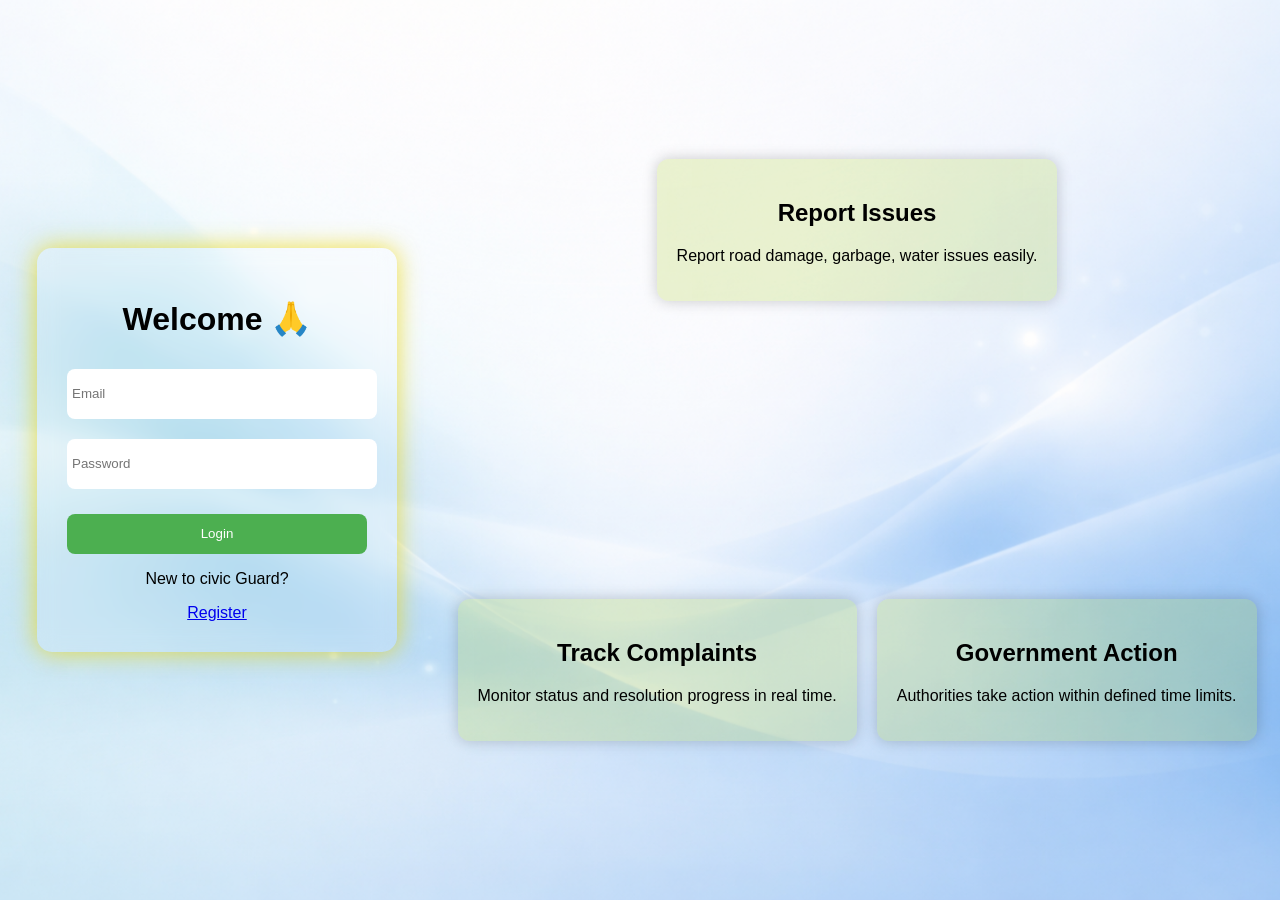
==== src/main/resources/static/admin.html @ d11c45fa "working" ====
<!DOCTYPE html>
<html lang="en">
<head>
    <meta charset="UTF-8">
    <meta name="viewport" content="width=device-width, initial-scale=1.0">
    <title>Civic admin's Guard</title>
    <link rel="preconnect" href="https://fonts.googleapis.com">
    <link href="https://fonts.googleapis.com/css2?family=DM+Sans:wght@300;400;500;600&family=Syne:wght@700;800&display=swap" rel="stylesheet">
    <link rel="stylesheet" href="admin.css">
</head>
<body>
<div id="overlay" class="overlay"></div>
<aside id="d1">
    <div class="sidebar-brand">
        <div class="brand-icon">
            <svg width="22" height="22" viewBox="0 0 24 24" fill="none" stroke="currentColor" stroke-width="2.5">
                <path d="M12 22s8-4 8-10V5l-8-3-8 3v7c0 6 8 10 8 10z"/>
            </svg>
        </div>
        <span class="brand-name">Civic Guard</span>
    </div>

    <nav class="sidebar-nav">
        <button class="button active" onclick="goToProfile()">
            <span class="btn-icon">
                <svg width="18" height="18" viewBox="0 0 24 24" fill="none" stroke="currentColor" stroke-width="2"><circle cx="12" cy="8" r="4"/><path d="M20 21a8 8 0 1 0-16 0"/></svg>
            </span>
            Profile
        </button>
        <button class="button" onclick="goToComplaints()">
            ⚠ ALLComplaints
        </button>
        <button class="button" onclick="goToResolved()">
            ✅Resolved
        </button>
        <button class="button" onclick="goToPending()">
            🟡Pending
        </button>
        <button class="button" onclick="goToInProgress()">
            🔄InProgress
        </button>
        <button class="button" onclick="goTOMyReports()">
            <span class="btn-icon">
                <svg width="18" height="18" viewBox="0 0 24 24" fill="none" stroke="currentColor" stroke-width="2"><path d="M14 2H6a2 2 0 0 0-2 2v16a2 2 0 0 0 2 2h12a2 2 0 0 0 2-2V8z"/><polyline points="14 2 14 8 20 8"/><line x1="16" y1="13" x2="8" y2="13"/><line x1="16" y1="17" x2="8" y2="17"/></svg>
            </span>
            My Reports
        </button>
    </nav>

    <button class="button logout-btn" onclick="logout()">
        <span class="btn-icon">
            <svg width="18" height="18" viewBox="0 0 24 24" fill="none" stroke="currentColor" stroke-width="2"><path d="M9 21H5a2 2 0 0 1-2-2V5a2 2 0 0 1 2-2h4"/><polyline points="16 17 21 12 16 7"/><line x1="21" y1="12" x2="9" y2="12"/></svg>
        </span>
        Logout
    </button>
</aside>

<!-- Main Content -->
<div class="main">
    <header class="top-header">
        <button id="menuToggle" class="menu-btn">☰</button>

        <div class="welcome-block">
            <h1 id="d2">Good morning 👋, User!</h1>
        </div>

        <div class="header-actions">
            <div class="notification-bell">
                <svg width="20" height="20" viewBox="0 0 24 24" fill="none" stroke="currentColor" stroke-width="2">
                    <path d="M18 8A6 6 0 0 0 6 8c0 7-3 9-3 9h18s-3-2-3-9"/>
                    <path d="M13.73 21a2 2 0 0 1-3.46 0"/>
                </svg>
                <span class="notif-dot"></span>
            </div>
            <div class="avatar">
                <img id="profileImg" src="logo.png" alt="User">
                <input type="file" id="uploadProfile" accept="image/*">
            </div>
        </div>

    </header>
    <!-- Stats -->
    <div class="stats">
        <div class="stat" id="s1">
            <div class="stat-icon stat-icon-blue">📋</div>
            <div class="stat-info">
                <p class="stat-label">Total Reports</p>
                <h3 class="stat-num" id="p1">0</h3>
            </div>
        </div>
        <div class="stat" id="s2">
            <div class="stat-icon stat-icon-orange">⏳</div>
            <div class="stat-info">
                <p class="stat-label">Pending</p>
                <h3 class="stat-num">0</h3>
            </div>
        </div>
        <div class="stat" id="s3">
            <div class="stat-icon stat-icon-purple">🔄</div>
            <div class="stat-info">
                <p class="stat-label">In Progress</p>
                <h3 class="stat-num">0</h3>
            </div>
        </div>
        <div class="stat" id="s4">
            <div class="stat-icon stat-icon-green">✔️</div>
            <div class="stat-info">
                <p class="stat-label">Resolved</p>
                <h3 class="stat-num">0</h3>
            </div>
        </div>
    </div>

    <!-- Top bar -->
    <div class="top-bar">
        <div class="section-title">Recent Complaints</div>
        <div class="search-box">
            <span class="search-icon">
                <svg width="16" height="16" viewBox="0 0 24 24" fill="none" stroke="currentColor" stroke-width="2.5"><circle cx="11" cy="11" r="8"/><line x1="21" y1="21" x2="16.65" y2="16.65"/></svg>
            </span>
            <input type="text" placeholder="Search complaints...">
        </div>
    </div>

    <div class="complaints"></div>
    <template id="actionTemplate">
        <div class="action-buttons">
            <button class="pending-btn">Pending</button>
            <button class="progress-btn">In Progress</button>
            <button class="resolved-btn">Resolved</button>
        </div>
    </template>
    </template>
</div>

<!-- FAB -->
<button id="addBtn" title="New Complaint">
    <svg width="26" height="26" viewBox="0 0 24 24" fill="none" stroke="currentColor" stroke-width="2.5"><line x1="12" y1="5" x2="12" y2="19"/><line x1="5" y1="12" x2="19" y2="12"/></svg>
</button>

<!-- Form Modal -->
<div id="formModal" class="modal">
    <div class="modal-content">
        <div class="modal-header">
            <h2>New Complaint</h2>
            <button class="modal-close" onclick="closeForm()">
                <svg width="20" height="20" viewBox="0 0 24 24" fill="none" stroke="currentColor" stroke-width="2.5"><line x1="18" y1="6" x2="6" y2="18"/><line x1="6" y1="6" x2="18" y2="18"/></svg>
            </button>
        </div>

        <div class="form-group">
            <label>Description</label>
            <textarea id="desc" placeholder="Describe the issue in detail..."></textarea>
        </div>

        <div class="form-group">
            <label>Category</label>
            <input type="text" id="category" placeholder="e.g. Road, Sanitation, Lighting...">
        </div>

        <div class="form-group">
            <label>Location</label>
            <button type="button" class="loc-btn" onclick="getMyLocation()">
                <svg width="16" height="16" viewBox="0 0 24 24" fill="none" stroke="currentColor" stroke-width="2.5"><circle cx="12" cy="10" r="3"/><path d="M12 2a8 8 0 0 0-8 8c0 5.25 8 14 8 14s8-8.75 8-14a8 8 0 0 0-8-8z"/></svg>
                Use My Location
            </button>
            <p id="selectedLocation" class="location-display">No location selected</p>
        </div>

        <div class="form-group">
            <label>Photo Evidence</label>
            <div class="file-drop">
                <input type="file" id="image" accept="image/*">
                <div class="file-drop-label">
                    <svg width="28" height="28" viewBox="0 0 24 24" fill="none" stroke="currentColor" stroke-width="1.5"><rect x="3" y="3" width="18" height="18" rx="3"/><circle cx="8.5" cy="8.5" r="1.5"/><polyline points="21 15 16 10 5 21"/></svg>
                    <span>Click to upload image</span>
                </div>
            </div>
        </div>

        <div class="modal-actions">
            <button class="btn-cancel" onclick="closeForm()">Cancel</button>
            <button class="btn-submit" onclick="submitComplaint()">Submit Report</button>
        </div>
    </div>
</div>

<div id="imageModal" class="image-modal">
    <span class="img-close" onclick="closeImage()">✖</span>

    <img id="fullImage">
</div>
<script src="admin.js"></script>
</body>
</html>
---- src/main/resources/static/admin.css ----
/* ===== RESET & BASE ===== */
*, *::before, *::after {
    box-sizing: border-box;
    margin: 0;
    padding: 0;
}

html { scroll-behavior: smooth; }

:root {
    --bg:           #0d0f14;
    --surface:      #13161e;
    --surface2:     #1b1f2b;
    --border:       #252a38;
    --sidebar-bg:   #13161e;
    --card-bg:      #13161e;

    --text-primary: #e8eaf0;
    --text-muted:   #6b7280;

    --accent:       #f97316;
    --accent-hover: #ea6a0e;
    --accent-light: rgba(249,115,22,0.12);

    --blue:         #3b82f6;
    --blue-light:   rgba(59,130,246,0.12);
    --orange:       #f97316;
    --orange-light: rgba(249,115,22,0.12);
    --purple:       #8b5cf6;
    --purple-light: rgba(139,92,246,0.12);
    --green:        #22c55e;
    --green-light:  rgba(34,197,94,0.12);

    --shadow:    0 2px 16px rgba(0,0,0,0.3);
    --shadow-lg: 0 8px 40px rgba(0,0,0,0.45);
    --radius:    14px;
    --radius-sm: 9px;

    --sidebar-border: rgba(255,255,255,0.06);
}

body {
    font-family: 'DM Sans', sans-serif;
    font-size: 15px;
    display: flex;
    min-height: 100vh;
    overflow-x: hidden;
    background: var(--bg);
    color: var(--text-primary);
}

/* ===== SIDEBAR ===== */
#d1 {
    width: 260px;
    min-width: 260px;
    height: 100vh;
    background: var(--sidebar-bg);
    border-right: 1px solid var(--border);
    padding: 0 0 24px;
    display: flex;
    flex-direction: column;
    position: fixed;
    top: 0;
    left: -260px;
    z-index: 1000;
    transition: left 0.28s ease;
}

#d1.active { left: 0; }

/* always visible on desktop */
@media (min-width: 768px) {
    #d1 { left: 0; position: fixed; }
    .main { margin-left: 260px; }
    .menu-btn { display: none; }
    .overlay  { display: none !important; }
}

/* ── Brand ── */
.sidebar-brand {
    display: flex;
    align-items: center;
    gap: 12px;
    padding: 28px 22px 22px;
    border-bottom: 1px solid var(--border);
    margin-bottom: 16px;
}

.brand-icon {
    width: 40px;
    height: 40px;
    background: var(--accent);
    border-radius: 11px;
    display: flex;
    align-items: center;
    justify-content: center;
    color: #fff;
    flex-shrink: 0;
}

.brand-name {
    font-family: 'Syne', sans-serif;
    font-size: 18px;
    font-weight: 800;
    color: #fff;
    letter-spacing: -0.3px;
}

/* ── Nav ── */
.sidebar-nav {
    display: flex;
    flex-direction: column;
    gap: 3px;
    padding: 0 12px;
    flex: 1;
}

.button {
    display: flex;
    align-items: center;
    gap: 12px;
    background: transparent;
    border: none;
    color: var(--text-muted);
    padding: 11px 14px;
    text-align: left;
    font-size: 14px;
    font-family: 'DM Sans', sans-serif;
    font-weight: 500;
    border-radius: var(--radius-sm);
    cursor: pointer;
    transition: background 0.15s, color 0.15s;
    width: 100%;
    letter-spacing: 0.01em;
}

.button:hover {
    background: var(--surface2);
    color: var(--text-primary);
}

.button.active {
    background: var(--accent-light);
    color: var(--accent);
}

.btn-icon {
    display: flex;
    align-items: center;
    flex-shrink: 0;
}

/* ── Logout ── */
.logout-btn {
    color: var(--text-muted);
    border-top: 1px solid var(--border);
    padding-top: 18px;
    margin-top: 12px;
    border-radius: 0;
    margin-left: 12px;
    margin-right: 12px;
    width: calc(100% - 24px);
}

.logout-btn:hover {
    color: #f87171;
    background: rgba(248,113,113,0.08);
    border-radius: var(--radius-sm);
}

/* ── Overlay ── */
.overlay {
    position: fixed;
    inset: 0;
    background: rgba(0,0,0,0.55);
    display: none;
    z-index: 900;
}

.overlay.active { display: block; }

/* ── Menu toggle ── */
.menu-btn {
    font-size: 22px;
    background: none;
    border: none;
    cursor: pointer;
    color: var(--text-primary);
    margin-right: 10px;
    line-height: 1;
    padding: 4px;
}

/* ===== MAIN ===== */
.main {
    flex: 1;
    padding: 32px 36px;
    transition: margin-left 0.28s ease;
    min-width: 0;
}

/* ===== HEADER ===== */
.top-header {
    display: flex;
    align-items: center;
    justify-content: space-between;
    margin-bottom: 32px;
    gap: 16px;
    padding: 16px 22px;
    background: var(--surface);
    border: 1px solid var(--border);
    border-radius: var(--radius);
}

.welcome-block {
    display: flex;
    flex-direction: column;
}

.welcome-label {
    font-size: 12.5px;
    color: var(--text-muted);
    margin-bottom: 3px;
}

#d2 {
    font-family: 'Syne', sans-serif;
    font-size: 22px;
    font-weight: 800;
    color: var(--text-primary);
    letter-spacing: -0.4px;
    white-space: nowrap;
}

.header-actions {
    display: flex;
    align-items: center;
    gap: 12px;
    flex-shrink: 0;
}

.notification-bell {
    position: relative;
    width: 40px;
    height: 40px;
    background: var(--surface2);
    border: 1px solid var(--border);
    border-radius: 11px;
    display: flex;
    align-items: center;
    justify-content: center;
    cursor: pointer;
    color: var(--text-muted);
    transition: border-color 0.2s, color 0.2s;
}

.notification-bell:hover {
    border-color: var(--accent);
    color: var(--accent);
}

.notif-dot {
    position: absolute;
    top: 9px;
    right: 9px;
    width: 7px;
    height: 7px;
    background: #ef4444;
    border-radius: 50%;
    border: 2px solid var(--surface);
}

.avatar {
    width: 40px;
    height: 40px;
    background: linear-gradient(135deg, var(--accent), #c2410c);
    border-radius: 11px;
    display: flex;
    align-items: center;
    justify-content: center;
    font-family: 'Syne', sans-serif;
    font-weight: 700;
    font-size: 15px;
    color: #fff;
    cursor: pointer;
    flex-shrink: 0;
}

/* ===== STATS ===== */
.stats {
    display: grid;
    grid-template-columns: repeat(4, 1fr);
    gap: 14px;
    margin-bottom: 30px;
}

.stat {
    background: var(--surface);
    border: 1px solid var(--border);
    border-radius: var(--radius);
    padding: 18px 16px;
    display: flex;
    align-items: center;
    gap: 14px;
    transition: border-color 0.2s, transform 0.2s, box-shadow 0.2s;
    min-width: 0;
    position: relative;
    overflow: hidden;
}

/* coloured top-edge per card */
#s1::before { content:''; position:absolute; top:0; left:0; right:0; height:2px; background: var(--blue); }
#s2::before { content:''; position:absolute; top:0; left:0; right:0; height:2px; background: var(--orange); }
#s3::before { content:''; position:absolute; top:0; left:0; right:0; height:2px; background: var(--purple); }
#s4::before { content:''; position:absolute; top:0; left:0; right:0; height:2px; background: var(--green); }

.stat:hover {
    border-color: var(--accent);
    transform: translateY(-3px);
    box-shadow: var(--shadow-lg);
}

.stat-icon {
    width: 44px;
    height: 44px;
    border-radius: 12px;
    display: flex;
    align-items: center;
    justify-content: center;
    font-size: 20px;
    flex-shrink: 0;
}

.stat-icon-blue   { background: var(--blue-light); }
.stat-icon-orange { background: var(--orange-light); }
.stat-icon-purple { background: var(--purple-light); }
.stat-icon-green  { background: var(--green-light); }

.stat-info { min-width: 0; }

.stat-label {
    font-size: 11px;
    font-weight: 600;
    color: var(--text-muted);
    text-transform: uppercase;
    letter-spacing: 1.2px;
    margin-bottom: 6px;
    white-space: nowrap;
    overflow: hidden;
    text-overflow: ellipsis;
}

.stat-num {
    font-family: 'Syne', sans-serif;
    font-size: 30px;
    font-weight: 800;
    line-height: 1;
    color: var(--text-primary);
}

/* ===== TOP BAR ===== */
.top-bar {
    display: flex;
    align-items: center;
    justify-content: space-between;
    margin-bottom: 18px;
    gap: 16px;
}

.section-title {
    font-family: 'Syne', sans-serif;
    font-size: 17px;
    font-weight: 700;
    color: var(--text-primary);
    white-space: nowrap;
}

.search-box {
    display: flex;
    align-items: center;
    background: var(--surface);
    border: 1px solid var(--border);
    border-radius: 11px;
    padding: 9px 14px;
    gap: 9px;
    transition: border-color 0.2s, box-shadow 0.2s;
}

.search-box:focus-within {
    border-color: var(--accent);
    box-shadow: 0 0 0 3px var(--accent-light);
}

.search-icon {
    color: var(--text-muted);
    display: flex;
    align-items: center;
    flex-shrink: 0;
}

.search-box input {
    border: none;
    outline: none;
    font-family: 'DM Sans', sans-serif;
    font-size: 13.5px;
    color: var(--text-primary);
    background: transparent;
    width: 200px;
    min-width: 0;
}

.search-box input::placeholder { color: var(--text-muted); }

/* ===== COMPLAINTS GRID ===== */
.complaints {
    display: grid;
    grid-template-columns: repeat(auto-fill, minmax(270px, 1fr));
    gap: 18px;
}

/* ===== COMPLAINT CARD ===== */
.complaint-card {
    background: var(--surface);
    border: 1px solid var(--border);
    border-radius: var(--radius);
    overflow: hidden;
    transition: border-color 0.2s, transform 0.2s, box-shadow 0.2s;
    min-width: 0;
}

.complaint-card:hover {
    border-color: var(--accent);
    transform: translateY(-4px);
    box-shadow: var(--shadow-lg);
}

.complaint-img {
    width: 100%;
    height: 170px;
    object-fit: cover;
    display: block;
    cursor: pointer;
    transition: transform 0.4s ease;
}

.complaint-card:hover .complaint-img { transform: scale(1.05); }

.card-body { padding: 16px; }

.complaint-title {
    font-family: 'Syne', sans-serif;
    font-size: 14.5px;
    font-weight: 700;
    color: var(--text-primary);
    margin-bottom: 6px;
    overflow: hidden;
    text-overflow: ellipsis;
    white-space: nowrap;
}

.location {
    font-size: 12px;
    color: var(--text-muted);
    display: -webkit-box;
    -webkit-line-clamp: 2;
    line-clamp: 2;
    -webkit-box-orient: vertical;
    overflow: hidden;
    margin-bottom: 8px;
    line-height: 1.45;
    display: flex;
    align-items: flex-start;
    gap: 4px;
}

.description {
    font-size: 13px;
    color: var(--text-muted);
    line-height: 1.55;
    margin-bottom: 12px;
    display: -webkit-box;
    -webkit-line-clamp: 3;
    line-clamp: 3;
    -webkit-box-orient: vertical;
    overflow: hidden;
}

.complaint-date {
    font-size: 11.5px;
    color: var(--text-muted);
    padding-top: 10px;
    border-top: 1px solid var(--border);
}

/* ===== FAB ===== */
#addBtn {
    position: fixed;
    bottom: 30px;
    right: 30px;
    width: 54px;
    height: 54px;
    border-radius: 15px;
    background: var(--accent);
    color: #fff;
    border: none;
    cursor: pointer;
    display: flex;
    align-items: center;
    justify-content: center;
    box-shadow: 0 8px 28px rgba(249,115,22,0.45);
    transition: transform 0.25s ease, box-shadow 0.25s ease, background 0.2s;
    z-index: 2000;
}

#addBtn:hover {
    background: var(--accent-hover);
    transform: scale(1.1) rotate(90deg);
    box-shadow: 0 12px 36px rgba(249,115,22,0.55);
}

/* ===== FORM MODAL ===== */
.modal {
    display: none;
    position: fixed;
    inset: 0;
    background: rgba(0,0,0,0.6);
    backdrop-filter: blur(8px);
    z-index: 1500;
    align-items: center;
    justify-content: center;
}

.modal-content {
    background: var(--surface);
    border: 1px solid var(--border);
    width: 460px;
    max-width: 95vw;
    border-radius: 22px;
    padding: 30px;
    max-height: 90vh;
    overflow-y: auto;
    animation: popIn 0.28s cubic-bezier(0.34, 1.56, 0.64, 1);
    box-shadow: 0 24px 80px rgba(0,0,0,0.45);
}

@keyframes popIn {
    from { transform: scale(0.88) translateY(20px); opacity: 0; }
    to   { transform: scale(1) translateY(0); opacity: 1; }
}

.modal-header {
    display: flex;
    align-items: center;
    justify-content: space-between;
    margin-bottom: 26px;
}

.modal-header h2 {
    font-family: 'Syne', sans-serif;
    font-size: 19px;
    font-weight: 800;
    color: var(--text-primary);
}

.modal-close {
    width: 34px;
    height: 34px;
    border-radius: 9px;
    background: var(--surface2);
    border: 1px solid var(--border);
    cursor: pointer;
    display: flex;
    align-items: center;
    justify-content: center;
    color: var(--text-muted);
    transition: background 0.15s, color 0.15s, border-color 0.15s;
}

.modal-close:hover {
    background: rgba(248,113,113,0.12);
    color: #f87171;
    border-color: rgba(248,113,113,0.3);
}

/* ── Form groups ── */
.form-group { margin-bottom: 18px; }

.form-group label {
    display: block;
    font-size: 12.5px;
    font-weight: 600;
    color: var(--text-primary);
    margin-bottom: 7px;
    letter-spacing: 0.02em;
}

.form-group input[type="text"],
.form-group textarea {
    width: 100%;
    padding: 11px 13px;
    border: 1px solid var(--border);
    border-radius: 10px;
    font-family: 'DM Sans', sans-serif;
    font-size: 13.5px;
    color: var(--text-primary);
    background: var(--surface2);
    outline: none;
    transition: border-color 0.2s, box-shadow 0.2s;
    resize: none;
}

.form-group textarea { height: 90px; }

.form-group input[type="text"]:focus,
.form-group textarea:focus {
    border-color: var(--accent);
    box-shadow: 0 0 0 3px var(--accent-light);
}

.form-group input[type="text"]::placeholder,
.form-group textarea::placeholder { color: var(--text-muted); }

/* Location button */
.loc-btn {
    display: inline-flex;
    align-items: center;
    gap: 8px;
    background: var(--accent-light);
    color: var(--accent);
    border: 1px solid rgba(249,115,22,0.3);
    border-radius: 9px;
    padding: 9px 15px;
    font-family: 'DM Sans', sans-serif;
    font-size: 13px;
    font-weight: 600;
    cursor: pointer;
    transition: all 0.2s;
}

.loc-btn:hover {
    background: var(--accent);
    color: #fff;
    border-color: var(--accent);
}

.location-display {
    margin-top: 9px;
    font-size: 12px;
    color: var(--text-muted);
    padding: 9px 11px;
    background: var(--surface2);
    border: 1px solid var(--border);
    border-radius: 8px;
    min-height: 36px;
    line-height: 1.5;
}

/* File drop */
.file-drop {
    position: relative;
    border: 2px dashed var(--border);
    border-radius: 11px;
    overflow: hidden;
    transition: border-color 0.2s, background 0.2s;
    cursor: pointer;
}

.file-drop:hover {
    border-color: var(--accent);
    background: var(--accent-light);
}

.file-drop input[type="file"] {
    position: absolute;
    inset: 0;
    opacity: 0;
    cursor: pointer;
    width: 100%;
    height: 100%;
}

.file-drop-label {
    display: flex;
    flex-direction: column;
    align-items: center;
    gap: 8px;
    padding: 26px 20px;
    color: var(--text-muted);
    pointer-events: none;
}

.file-drop-label span {
    font-size: 13px;
    font-weight: 500;
}

/* Modal actions */
.modal-actions {
    display: flex;
    gap: 10px;
    margin-top: 6px;
}

.btn-cancel {
    flex: 1;
    padding: 12px;
    border: 1px solid var(--border);
    border-radius: 11px;
    background: transparent;
    font-family: 'DM Sans', sans-serif;
    font-size: 13.5px;
    font-weight: 600;
    color: var(--text-muted);
    cursor: pointer;
    transition: all 0.15s;
}

.btn-cancel:hover {
    border-color: var(--text-muted);
    color: var(--text-primary);
    background: var(--surface2);
}

.btn-submit {
    flex: 2;
    padding: 12px;
    border: none;
    border-radius: 11px;
    background: var(--accent);
    font-family: 'DM Sans', sans-serif;
    font-size: 13.5px;
    font-weight: 700;
    color: #fff;
    cursor: pointer;
    transition: all 0.2s;
    box-shadow: 0 4px 18px rgba(249,115,22,0.35);
}

.btn-submit:hover {
    background: var(--accent-hover);
    box-shadow: 0 6px 24px rgba(249,115,22,0.5);
    transform: translateY(-1px);
}

/* ===== IMAGE MODAL ===== */
.image-modal {
    display: none;
    position: fixed;
    inset: 0;
    background: rgba(0,0,0,0.88);
    backdrop-filter: blur(12px);
    z-index: 3000;
    align-items: center;
    justify-content: center;
}

.image-modal img {
    max-width: 90%;
    max-height: 88%;
    border-radius: 16px;
    box-shadow: 0 24px 80px rgba(0,0,0,0.5);
    animation: zoomIn 0.28s ease;
}

@keyframes zoomIn {
    from { transform: scale(0.82); opacity: 0; }
    to   { transform: scale(1); opacity: 1; }
}

.img-close {
    position: absolute;
    top: 22px;
    right: 26px;
    width: 40px;
    height: 40px;
    background: rgba(255,255,255,0.1);
    border: 1px solid rgba(255,255,255,0.15);
    border-radius: 11px;
    display: flex;
    align-items: center;
    justify-content: center;
    color: #fff;
    cursor: pointer;
    transition: background 0.2s;
}

.img-close:hover { background: rgba(255,255,255,0.22); }

/* ===== SCROLLBAR ===== */
::-webkit-scrollbar { width: 6px; }
::-webkit-scrollbar-track { background: transparent; }
::-webkit-scrollbar-thumb { background: var(--border); border-radius: 3px; }
::-webkit-scrollbar-thumb:hover { background: #3a4052; }

/* ===== RESPONSIVE ===== */
@media (max-width: 1100px) {
    .stats { grid-template-columns: repeat(2, 1fr); }
}

@media (max-width: 768px) {
    .main { padding: 24px 18px; }
    #d2 { font-size: 20px; }
    .stats { grid-template-columns: repeat(2, 1fr); }
}

@media (max-width: 520px) {
    .main { padding: 18px 14px; }
    .stats { grid-template-columns: 1fr 1fr; gap: 10px; }
    .top-bar { flex-direction: column; align-items: flex-start; }
    .search-box input { width: 140px; }
    .top-header { padding: 12px 14px; }
}
/* ===== PROFILE IMAGE ===== */
.avatar {
    width: 40px;
    height: 40px;
    border-radius: 50%;
    overflow: hidden;
    position: relative;
    cursor: pointer;
    border: 2px solid var(--border);
}

.avatar img {
    width: 100%;
    height: 100%;
    object-fit: cover;
}

.avatar input {
    position: absolute;
    inset: 0;
    opacity: 0;
    cursor: pointer;
}
.avatar:hover {
    border-color: var(--accent);
    transform: scale(1.08);
}
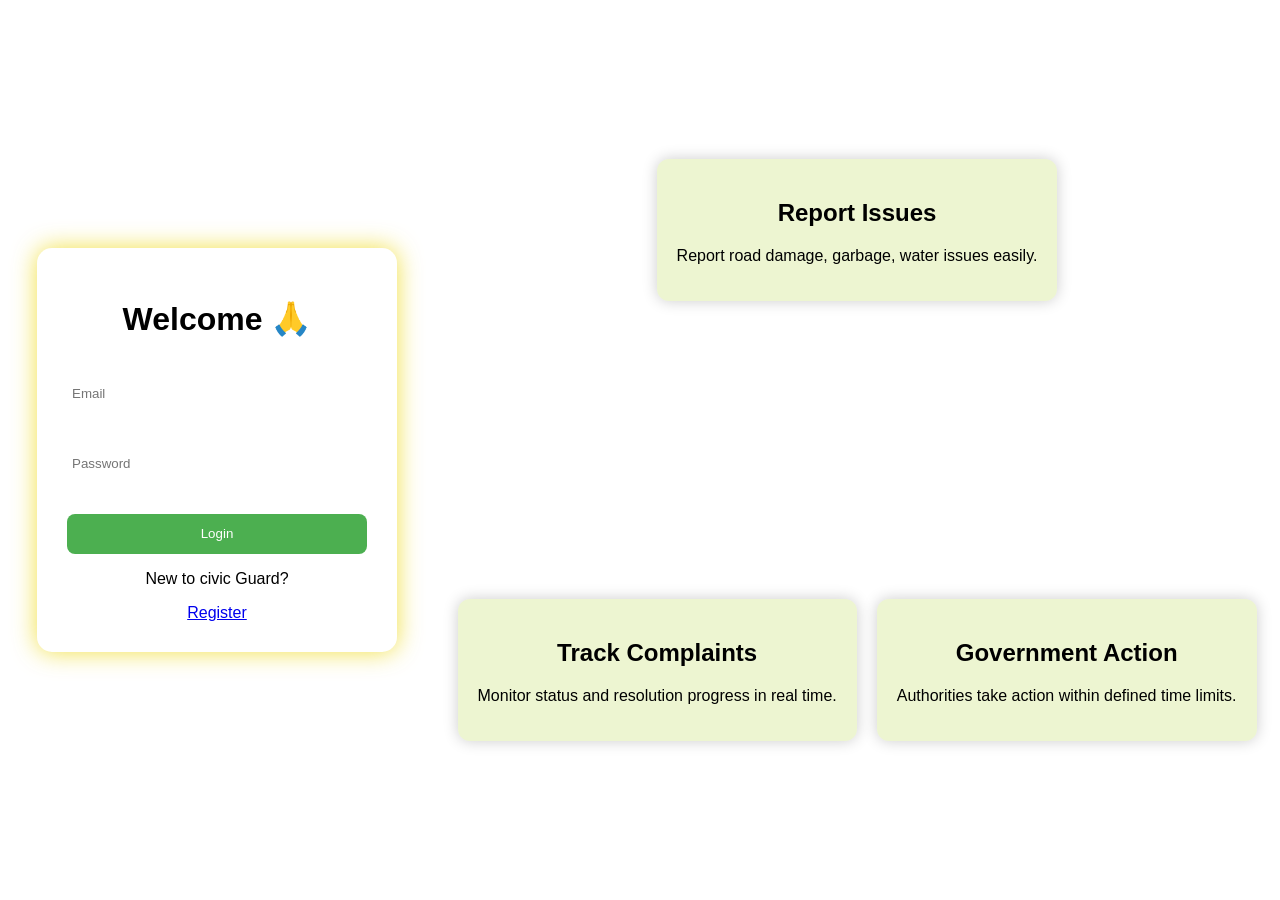
==== commit e4da0777: "url" ====
--- a/src/main/resources/static/admin.html
+++ b/src/main/resources/static/admin.html
@@ -190,6 +190,7 @@
 
     <img id="fullImage">
 </div>
+<script src="config.js"></script>
 <script src="admin.js"></script>
 </body>
 </html>
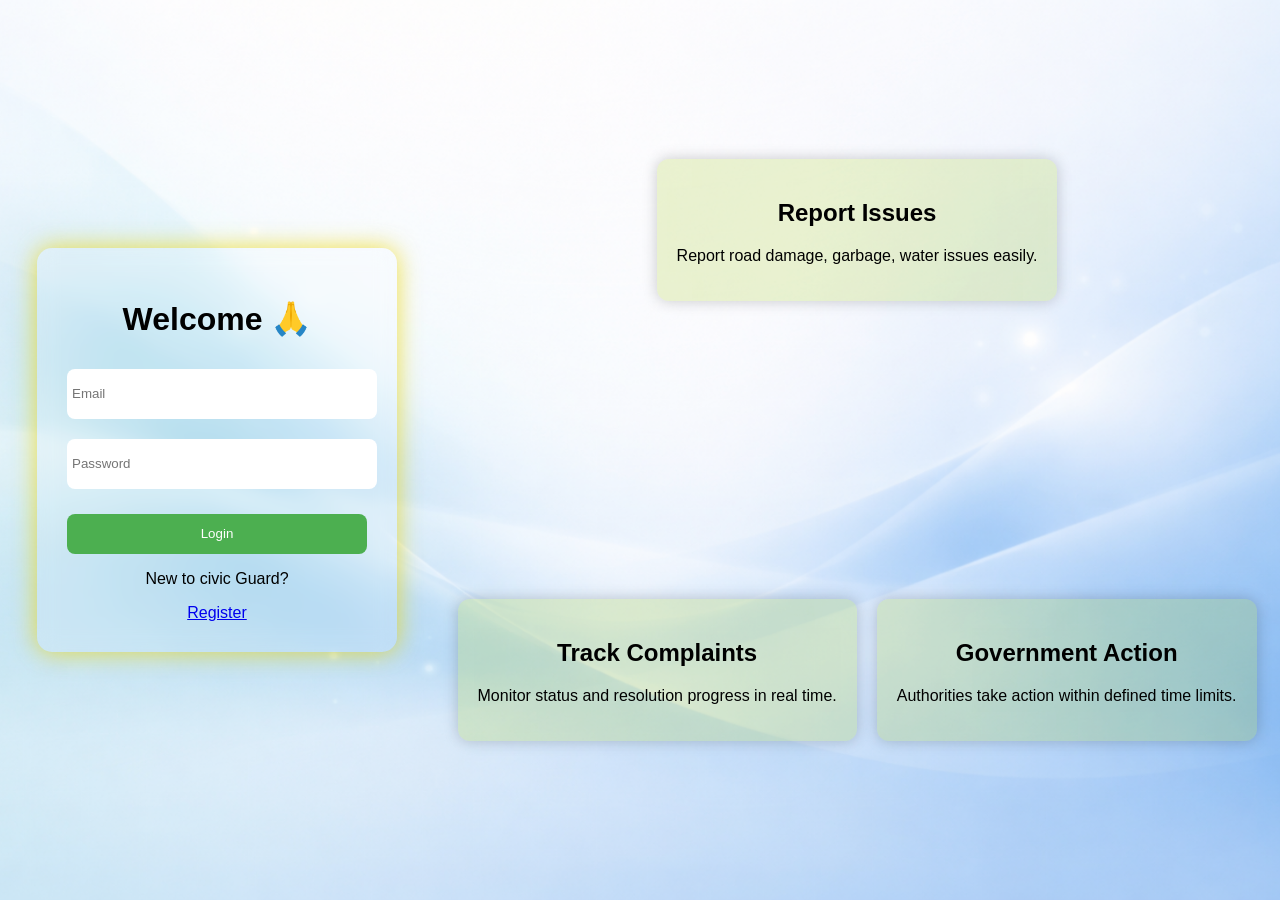
==== commit 7612f68d: "fix some  issues 1" ====
--- a/src/main/resources/static/admin.html
+++ b/src/main/resources/static/admin.html
@@ -74,7 +74,6 @@
             </div>
             <div class="avatar">
                 <img id="profileImg" src="logo.png" alt="User">
-                <input type="file" id="uploadProfile" accept="image/*">
             </div>
         </div>
 
